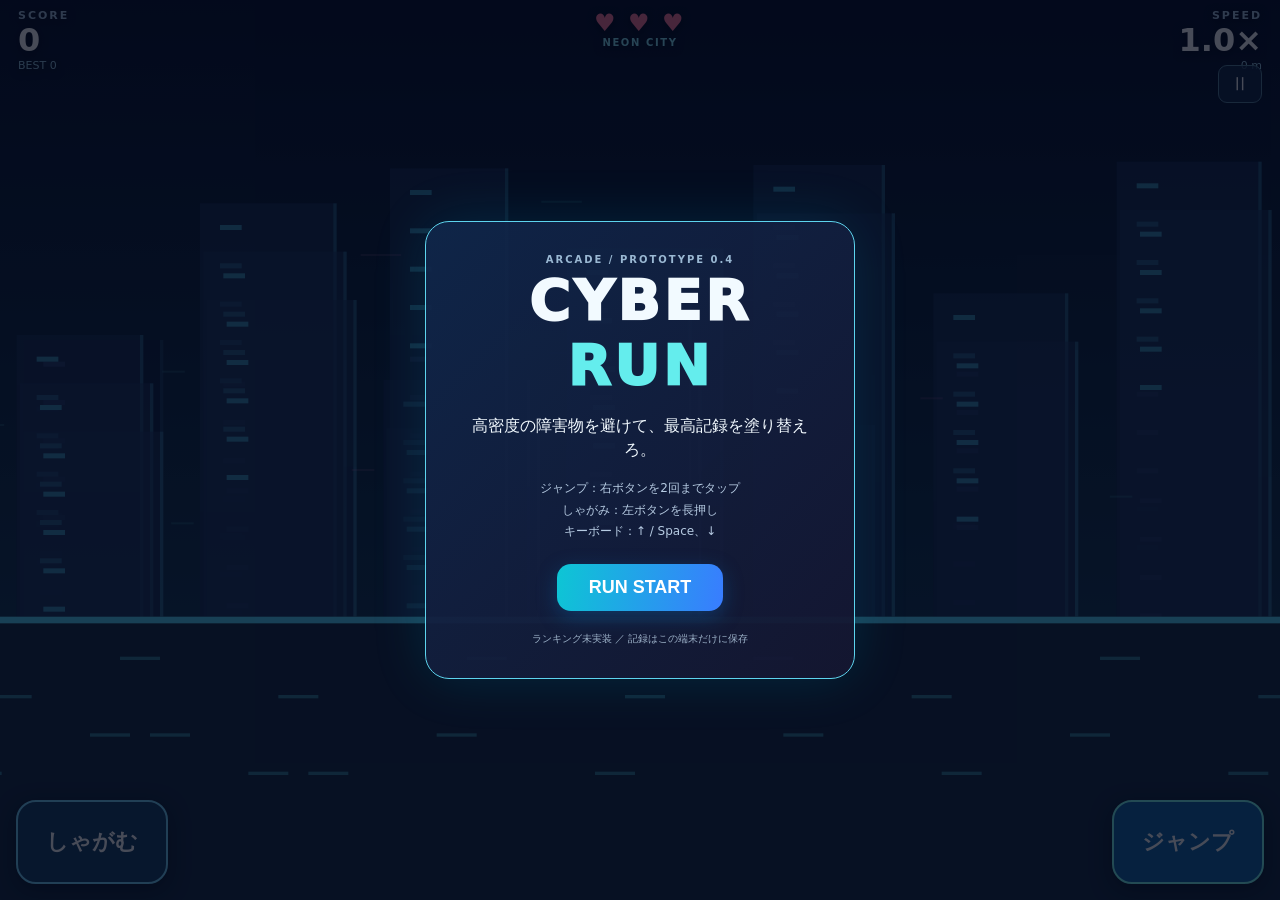
==== index.html @ 2ebbae6e "Publish Cyber Run v0.4 smartphone playtest on GitHub Pages" ====
<!doctype html>
<html lang="ja">
<head>
<meta charset="utf-8">
<meta name="viewport" content="width=device-width, initial-scale=1, maximum-scale=1, viewport-fit=cover, user-scalable=no">
<meta name="theme-color" content="#070d20">
<title>CYBER RUN — Prototype v0.4</title>
<style>
:root{color-scheme:dark;--cyan:#65eeef;--purple:#c185ff;--cream:#f2faff}
*{box-sizing:border-box;-webkit-tap-highlight-color:transparent}
html,body{margin:0;width:100%;height:100%;overflow:hidden;background:#070d20;color:var(--cream);font-family:system-ui,-apple-system,"Hiragino Kaku Gothic ProN",sans-serif;touch-action:none;overscroll-behavior:none;-webkit-user-select:none;user-select:none}
canvas{width:100vw;height:100dvh;display:block;touch-action:none}
#hud{position:fixed;top:max(9px,env(safe-area-inset-top));left:max(18px,env(safe-area-inset-left));right:max(18px,env(safe-area-inset-right));display:flex;justify-content:space-between;align-items:flex-start;z-index:3;pointer-events:none;gap:10px;text-shadow:0 2px 8px #020817}
.metric{min-width:100px;display:flex;flex-direction:column}.metric.right{text-align:right}.metric span{font-size:11px;letter-spacing:.18em;color:#a6c3dd;font-weight:800}.metric strong{font-variant-numeric:tabular-nums;font-size:clamp(20px,3.8vw,32px);line-height:1.15;color:#fff}.metric small{font-size:11px;color:#98c9e0}.center-hud{text-align:center}#hearts{font-size:clamp(16px,3vw,24px);color:#ff7899;white-space:nowrap;letter-spacing:.1em}#region{font-size:10px;letter-spacing:.16em;color:#8be5f5;font-weight:700}
#controls{position:fixed;inset:auto max(16px,env(safe-area-inset-right)) max(16px,env(safe-area-inset-bottom)) max(16px,env(safe-area-inset-left));display:flex;justify-content:space-between;pointer-events:none;z-index:4}.control{pointer-events:auto;touch-action:none;border:2px solid #76d4fa;border-radius:20px;width:clamp(100px,20vw,152px);height:clamp(58px,16vh,84px);font-size:clamp(15px,2.5vw,22px);font-weight:900;color:white;box-shadow:0 6px 20px #02081988;background:#184269ec}.control.jump{background:#126cafee;border-color:#7bfcf2}.control:active,.control.pressed{transform:scale(.96);filter:brightness(1.3)}#pause{position:fixed;z-index:4;top:65px;right:max(18px,env(safe-area-inset-right));background:#162c4dce;color:white;border:1px solid #58859a;border-radius:9px;padding:6px 12px;font-size:18px;touch-action:manipulation}
#overlay{position:fixed;inset:0;display:grid;place-items:center;background:#020818b9;z-index:6;padding:15px}#overlay.hidden{display:none}#panel{width:min(430px,90vw);max-height:95dvh;overflow:auto;text-align:center;border:1px solid #5dd4ee;border-radius:24px;padding:clamp(20px,4vh,32px);background:linear-gradient(135deg,#10274be8,#151631ed);box-shadow:0 0 55px #0bc5e622}h1{margin:3px 0 12px;font-size:clamp(34px,6vw,56px);letter-spacing:.06em;font-weight:950}h1 em{color:#64eded;font-style:normal}.eyebrow{font-size:10px;letter-spacing:.2em;color:#9ab8d3;font-weight:700}#message{font-size:16px;line-height:1.5}.hint{font-size:12px;line-height:1.8;color:#b6cbe2}#primary{border:0;border-radius:14px;background:linear-gradient(100deg,#0dc6d4,#397cff);padding:13px 32px;margin:9px 0;color:white;font-weight:900;font-size:18px;box-shadow:0 6px 20px #0c63aa66}.sub{font-size:10px;color:#9cb2c8;margin-top:12px}
@media (max-height:330px){#pause{top:38px}#region,.metric small{display:none}#panel{padding:12px}.hint{margin:6px 0}.control{height:52px}h1{font-size:28px}}

</style>
</head>
<body>
<canvas id="game" aria-label="CYBER RUN game"></canvas>
<header id="hud" aria-live="off">
  <div class="metric"><span>SCORE</span><strong id="score">0</strong><small id="best">BEST 0</small></div>
  <div class="center-hud"><div id="hearts">♥ ♥ ♥</div><div id="region">NEON CITY</div></div>
  <div class="metric right"><span>SPEED</span><strong id="speed">1.0×</strong><small id="distance">0 m</small></div>
</header>
<div id="controls"><button id="duck" class="control duck" aria-label="しゃがむ">しゃがむ</button><button id="jump" class="control jump" aria-label="ジャンプ">ジャンプ</button></div>
<button id="pause" aria-label="一時停止">Ⅱ</button>
<div id="overlay" role="dialog" aria-modal="true"><section id="panel">
  <div class="eyebrow">ARCADE / PROTOTYPE 0.4</div>
  <h1>CYBER <em>RUN</em></h1>
  <p id="message">高密度の障害物を避けて、最高記録を塗り替えろ。</p>
  <p class="hint">ジャンプ：右ボタンを2回までタップ<br>しゃがみ：左ボタンを長押し<br>キーボード：↑ / Space、↓</p>
  <button id="primary">RUN START</button>
  <div class="sub">ランキング未実装 ／ 記録はこの端末だけに保存</div>
</section></div>
<script>
/* CYBER RUN v0.4. Pure runner physics + reachable high-density pattern generation. */
(function(root,factory){const api=factory();if(typeof module==='object'&&module.exports)module.exports=api;root.CyberRunCore=api})(typeof globalThis!=='undefined'?globalThis:this,function(){
'use strict';
const GROUND=370,GRAVITY=1900,FIRST_JUMP=690,SECOND_JUMP=640,BASE_SPEED=335,MAX_SPEED=790;
const BODY_W=21, STAND_H=48, DUCK_H=27, MIN_SECOND_JUMP=.11;
const PATTERNS=[
 {name:'low',events:[[.51,'low']],duration:1.02,weight:6},
 {name:'bar',events:[[.48,'bar']],duration:.98,weight:5},
 {name:'gap',events:[[.51,'gap']],duration:1.04,weight:1.1,minTime:12},
 {name:'tall',events:[[.82,'tall']],duration:1.53,weight:3,minTime:16},
 {name:'moving',events:[[.57,'moving']],duration:1.15,weight:2.3,minTime:18},
 {name:'low-bar',events:[[.42,'low'],[1.12,'bar']],duration:1.56,weight:5},
 {name:'bar-low',events:[[.40,'bar'],[1.04,'low']],duration:1.50,weight:5},
 {name:'low-low',events:[[.42,'low'],[.81,'low']],duration:1.28,weight:4},
 {name:'bar-bar',events:[[.39,'bar'],[.83,'bar']],duration:1.29,weight:3},
 {name:'bar-moving',events:[[.40,'bar'],[1.08,'moving']],duration:1.59,weight:3,minTime:22},
 {name:'moving-low',events:[[.43,'moving'],[1.10,'low']],duration:1.61,weight:2.5,minTime:22},
 {name:'bar-low-bar',events:[[.39,'bar'],[.96,'low'],[1.60,'bar']],duration:2.08,weight:4,minTime:16},
 {name:'low-bar-low',events:[[.44,'low'],[1.14,'bar'],[1.78,'low']],duration:2.28,weight:4,minTime:25},
 {name:'low-gap',events:[[.41,'low'],[1.08,'gap']],duration:1.57,weight:1.6,minTime:27},
 {name:'gap-bar',events:[[.46,'gap'],[1.09,'bar']],duration:1.59,weight:1.3,minTime:27},
 {name:'coin-wave',events:[],duration:.78,weight:1.1}
];
function speedAt(seconds){return Math.min(MAX_SPEED,BASE_SPEED+Math.max(0,seconds)*7.5)}
function randomizer(seed){let n=seed>>>0;return function(){n=(Math.imul(n,1664525)+1013904223)>>>0;return n/4294967296}}
function overlap(a,b){return a.x<b.x+b.w&&a.x+a.w>b.x&&a.y<b.y+b.h&&a.y+a.h>b.y}
function intersectsGap(rect,gap){return rect.x+rect.w*.77>gap.x&&rect.x+rect.w*.23<gap.x+gap.w}
function safeGap(gap,speed){return gap.w<=68&&gap.w/speed<=.21}
function minHazardGap(segment,speed){if(segment.hazards.length<2)return Infinity;const h=segment.hazards;return (h[1].x-(h[0].x+h[0].w))/speed}
function rectAt(x,bottom,duck){const h=duck?DUCK_H:STAND_H;return{x:x,y:bottom-h+4,w:BODY_W,h:h-7}}
function hazardAt(h,t){if(h.kind==='moving')return {...h,y:GROUND-87+Math.sin(t*3.5+h.phase)*27};return h}
function buildPattern(x,seconds,speed,pattern,rng){
 const duration=pattern.duration+.16; // recovery tail allows grounded handoff to the next chunk
 const length=speed*duration;
 const hazards=[],gaps=[];
 for(const [at,kind] of pattern.events){const cx=x+speed*at;
  if(kind==='gap'){const width=Math.min(64,Math.max(40,speed*.103));gaps.push({x:cx-width/2,w:width});continue}
  const sizes={low:[34,36,GROUND-36],bar:[76,30,GROUND-64],tall:[42,158,GROUND-158],moving:[34,28,GROUND-87]};
  const [w,h,y]=sizes[kind];hazards.push({x:cx-w/2,y,w,h,kind,phase:rng()*Math.PI*2});
 }
 return {type:pattern.name,x,length,seconds,speed,hazards,gaps,pickups:[],difficulty:seconds<16?1:seconds<40?2:3};
}
/* Time-discretized reachability search uses the exact physics and hitboxes of the game.
   A successful route starts and ends on the ground without losing HP. Candidate segments
   failing any of several speed probes are discarded. No network or expensive runtime API. */
function findRoute(segment,speed,startSeconds,withPath=false){
 // Matches the real game loop's 120Hz integration. Inputs are allowed every 4 ticks
 // (33ms), not on frame-perfect one-tick windows. A successful route incurs zero hits.
 const dt=1/120,maxSteps=Math.ceil(segment.length/(Math.max(1,speed)*dt))+10;
 const horizontalMargin=13,verticalMargin=3;
 let covered=0,frontier=new Map();
 frontier.set('start',{bottom:GROUND,vy:0,jumps:0,lastJump:-100,duck:false,groundFrames:40,parent:null,trace:null});
 for(let frame=0;frame<maxSteps&&covered<segment.length;frame++){
  const t=frame*dt;
  covered+=speedAt(startSeconds+t)*dt;
  const px=segment.x+covered,decision=frame%4===0;
  const next=new Map();
  for(const state of frontier.values()){
   const options=decision?['keep','duck','jump']:['keep'];
   for(const action of options){
    let bottom=state.bottom,vy=state.vy,jumps=state.jumps,lastJump=state.lastJump;
    const onGround=jumps===0&&Math.abs(bottom-GROUND)<.01;
    if(action==='jump'){
     if(jumps>=2||t-lastJump<MIN_SECOND_JUMP||jumps===0&&!onGround)continue;
     vy=-(jumps===0?FIRST_JUMP:SECOND_JUMP);jumps++;lastJump=t;
    }
    let duck=(action==='duck'||action==='keep'&&state.duck)&&jumps===0&&onGround;
    // Collision with holes is checked before vertical physics, just like the game.
    const overHole=segment.gaps.some(g=>intersectsGap(rectAt(px,bottom,duck),g));
    vy+=GRAVITY*dt;bottom+=vy*dt;
    if(bottom>=GROUND){if(overHole)continue;bottom=GROUND;vy=0;jumps=0}
    if(bottom>GROUND+1)continue;
    const rect=rectAt(px,bottom,duck);
    const envelope={x:rect.x-horizontalMargin,y:rect.y-verticalMargin,w:rect.w+2*horizontalMargin,h:rect.h+2*verticalMargin};
    if(segment.hazards.some(h=>overlap(envelope,hazardAt(h,startSeconds+t+dt))))continue;
    const groundFrames=jumps===0?Math.min(30,state.groundFrames+1):0;
    const age=Math.min(5,Math.max(0,Math.floor((t-lastJump)/.035)));
    const key=[Math.round((GROUND-bottom)/3.5),Math.round(vy/32),jumps,age,duck?1:0,Math.min(12,Math.floor(groundFrames/3))].join(':');
    if(!next.has(key))next.set(key,{bottom,vy,jumps,lastJump,duck,groundFrames,
      parent:withPath?state:null,trace:withPath?{x:px,bottom,duck,jumps,action:action==='jump'?'jump':duck?'duck':'none'}:null});
   }
  }
  frontier=next;
  if(frontier.size===0)return null;
 }
 const finished=[...frontier.values()].filter(st=>st.jumps===0&&st.bottom===GROUND&&st.groundFrames>=10);
 if(!finished.length)return null;
 if(!withPath)return true;
 finished.sort((a,b)=>a.lastJump-b.lastJump);
 const route=[];let st=finished[0];while(st&&st.trace){route.push(st.trace);st=st.parent}
 return route.reverse();
}
function validateSegment(segment){return !!findRoute(segment,segment.speed,segment.seconds)}
function makeSegment(x,seconds,rng,hp){
 const speed=speedAt(seconds);
 const allowed=PATTERNS.filter(p=>(p.minTime||0)<=seconds);
 const total=allowed.reduce((acc,p)=>acc+p.weight,0);
 let needle=rng()*total,template=allowed[allowed.length-1];
 for(const p of allowed){needle-=p.weight;if(needle<0){template=p;break}}
 const segment=buildPattern(x,seconds,speed,template,rng);
 // Runtime never performs a graph search in the animation thread. The templates, phase
 // variation and speed tiers are certified by the same physics solver in unit tests.
 const pickups=[];
 const count=segment.type==='coin-wave'?12:Math.max(6,Math.round(segment.length/69));
 for(let i=0;i<count;i++){
  const pos=.12+i*(.76/Math.max(1,count-1));
  const itemX=x+segment.length*pos;
  const time=(itemX-x)/speed;
  let y=GROUND-27;  // A standing player automatically collects ordinary coins.
  // Extra coin chains illustrate how to jump each obstacle, without hiding all rewards in the air.
  const near=template.events.filter(e=>['low','gap','tall'].includes(e[1])&&Math.abs(e[0]-time)<.24)
    .sort((a,b)=>Math.abs(a[0]-time)-Math.abs(b[0]-time))[0];
  if(near){
   const [at,kind]=near;
   if(kind==='low'){
    const airborne=time-(at-.265),height=Math.max(0,FIRST_JUMP*airborne-GRAVITY*airborne*airborne/2);
    y=GROUND-25-height;
   }else if(kind==='gap'){
    const airborne=time-(at-.20),height=Math.max(0,FIRST_JUMP*airborne-GRAVITY*airborne*airborne/2);
    y=GROUND-25-height;
   }else if(kind==='tall'){
    const airborne=time-(at-.53),secondAt=.25;
    let height=0;
    if(airborne>=0){
     if(airborne<=secondAt)height=FIRST_JUMP*airborne-GRAVITY*airborne*airborne/2;
     else height=FIRST_JUMP*secondAt-GRAVITY*secondAt*secondAt/2+SECOND_JUMP*(airborne-secondAt)-GRAVITY*(airborne-secondAt)*(airborne-secondAt)/2;
    }
    y=GROUND-25-Math.max(0,height);
   }
  }
  pickups.push({x:itemX,y,kind:(i===count-1&&rng()<.12)?'gem':'coin',r:9});
 }
 // Unscripted scarce healing pickups, only when HP is missing. No guaranteed drops.
 if(hp<3&&seconds>=20&&rng()<.0025)pickups.push({x:x+speed*.19,y:GROUND-27,kind:'heart',r:13});
 segment.pickups=pickups;
 return segment;
}

return {GROUND,GRAVITY,FIRST_JUMP,SECOND_JUMP,BASE_SPEED,MAX_SPEED,BODY_W,STAND_H,DUCK_H,MIN_SECOND_JUMP,PATTERNS,speedAt,randomizer,makeSegment,overlap,intersectsGap,safeGap,minHazardGap,rectAt,hazardAt,buildPattern,findRoute,validateSegment};
});

</script>
<script>
(()=>{'use strict';
const C=window.CyberRunCore,canvas=document.getElementById('game'),ctx=canvas.getContext('2d',{alpha:false}),$=id=>document.getElementById(id);if(!ctx||!C){$('message').textContent='ゲームを初期化できませんでした。';return}
const ui={overlay:$('overlay'),msg:$('message'),start:$('primary'),score:$('score'),best:$('best'),distance:$('distance'),speed:$('speed'),hearts:$('hearts'),region:$('region'),duck:$('duck'),jump:$('jump')};
let viewW=960,viewH=540,s=1,dpr=1,ground=C.GROUND,state='menu',runner=null,segments=[],hazards=[],gaps=[],pickups=[],seed=0,rng=null,spawnCursor=0,elapsed=0,travel=0,score=0,invuln=0,rescue=0,nextFrame=0,lastFrame=0,gameId=0,duckHeld=false,localBest=0,currentRegion='NEON CITY',floaters=[],trail=[],hitPulse=0;
try{localBest=Number(localStorage.getItem('cyber-run-v02-best'))||0}catch(_){/* storage may be blocked */}
function resize(){const w=Math.max(1,innerWidth),h=Math.max(1,innerHeight);s=h/viewH;viewW=w/s;dpr=Math.min(2,devicePixelRatio||1);canvas.width=Math.round(w*dpr);canvas.height=Math.round(h*dpr);ctx.setTransform(dpr*s,0,0,dpr*s,0,0);ctx.imageSmoothingEnabled=true}
addEventListener('resize',resize);resize();
function makeRunner(){return {x:Math.max(86,viewW*.19),bottom:ground,vy:0,jumps:0,duck:false,hp:3}}
function playerRect(){const height=runner.duck&&runner.jumps===0?27:48;return{x:runner.x+6,y:runner.bottom-height+4,w:21,h:height-7}}
function isOnGround(){return runner.jumps===0&&Math.abs(runner.bottom-ground)<.01}
function jump(){if(state!=='running'||runner.jumps>=2)return;runner.duck=false;runner.vy=runner.jumps===0?-C.FIRST_JUMP:-C.SECOND_JUMP;runner.jumps++}
function setDuck(value){if(!runner)return;duckHeld=!!value&&state==='running';runner.duck=duckHeld&&isOnGround();ui.duck.classList.toggle('pressed',duckHeld)}
function start(){gameId++;seed=((Date.now()^Math.floor(performance.now()*10000))>>>0)||1;rng=C.randomizer(seed);runner=makeRunner();segments=[];hazards=[];gaps=[];pickups=[];spawnCursor=runner.x+C.speedAt(0)*1.45;elapsed=0;travel=0;score=0;invuln=0;rescue=0;duckHeld=false;state='running';floaters=[];trail=[];hitPulse=0;ui.start.textContent='もう一回';ui.overlay.classList.add('hidden');ui.best.textContent='BEST '+localBest.toLocaleString();lastFrame=performance.now();cancelAnimationFrame(nextFrame);nextFrame=requestAnimationFrame(frame)}
function pause(){if(state==='running'){state='paused';ui.msg.textContent='一時停止中';ui.start.textContent='再開';ui.overlay.classList.remove('hidden');setDuck(false)}else if(state==='paused'){resume()}}
function resume(){state='running';ui.overlay.classList.add('hidden');lastFrame=performance.now();nextFrame=requestAnimationFrame(frame)}
ui.start.addEventListener('click',()=>state==='paused'?resume():start());$('pause').addEventListener('click',pause);
function bind(button,down,up){button.addEventListener('pointerdown',e=>{e.preventDefault();try{button.setPointerCapture(e.pointerId)}catch(_){}button.classList.add('pressed');down()});['pointerup','pointercancel','lostpointercapture'].forEach(type=>button.addEventListener(type,e=>{e.preventDefault();button.classList.remove('pressed');if(up)up()}))}
bind(ui.jump,jump);bind(ui.duck,()=>setDuck(true),()=>setDuck(false));
const keys=new Set();addEventListener('keydown',e=>{if(['ArrowUp','ArrowDown','Space'].includes(e.code))e.preventDefault();if(keys.has(e.code))return;keys.add(e.code);if(['ArrowUp','Space'].includes(e.code))jump();if(e.code==='ArrowDown')setDuck(true);if(e.code==='Escape'||e.code==='KeyP')pause()});addEventListener('keyup',e=>{keys.delete(e.code);if(e.code==='ArrowDown')setDuck(false)});addEventListener('blur',()=>{keys.clear();if(state==='running')pause()});document.addEventListener('visibilitychange',()=>{if(document.hidden&&state==='running')pause()});addEventListener('contextmenu',e=>e.preventDefault());
function createAhead(){let guard=0;while(spawnCursor<viewW+700&&guard++<10){const eta=Math.max(0,(spawnCursor-(runner.x+6))/C.speedAt(elapsed));const segment=C.makeSegment(spawnCursor,elapsed+eta,rng,runner.hp,viewW);spawnCursor+=segment.length;segments.push(segment);hazards.push(...segment.hazards);gaps.push(...segment.gaps);pickups.push(...segment.pickups)}}
function hit(){if(invuln>0||state!=='running')return;runner.hp--;invuln=1.35;hitPulse=.32;floaters.push({x:runner.x+16,y:runner.bottom-66,t:0,text:'−1 HP',color:'#ff819d'});if(runner.hp<=0)gameOver()}
function gameOver(){state='over';const rounded=Math.floor(score),newRecord=rounded>localBest;if(newRecord){localBest=rounded;try{localStorage.setItem('cyber-run-v02-best',String(localBest))}catch(_){}}
 ui.msg.textContent='SCORE '+rounded.toLocaleString()+' / '+Math.floor(travel/9).toLocaleString()+' m'+(newRecord?' — NEW BEST!':'');ui.start.textContent='もう一回';ui.overlay.classList.remove('hidden');setDuck(false)}
function step(dt){for(const f of floaters){f.t+=dt;f.y-=22*dt}floaters=floaters.filter(f=>f.t<.65);elapsed+=dt;hitPulse=Math.max(0,hitPulse-dt);invuln=Math.max(0,invuln-dt);rescue=Math.max(0,rescue-dt);const speed=C.speedAt(elapsed),move=speed*dt;travel+=move;score+=move*.23;spawnCursor-=move;
 for(const list of [hazards,gaps,pickups,segments])for(const thing of list)thing.x-=move;
 for(const h of hazards)if(h.kind==='moving')h.y=ground-87+Math.sin(elapsed*3.5+h.phase)*27;
 const p=playerRect(),overHole=gaps.some(g=>C.intersectsGap(p,g));
 if(overHole&&runner.jumps===0&&rescue<=0&&runner.bottom>=ground-1){hit();rescue=1.0;}
 runner.vy+=C.GRAVITY*dt;runner.bottom+=runner.vy*dt;
 if(runner.bottom>=ground&&(!overHole||rescue>0)){runner.bottom=ground;runner.vy=0;runner.jumps=0;runner.duck=duckHeld}
 if(runner.bottom>ground+112){hit();runner.bottom=ground;runner.vy=0;runner.jumps=0;rescue=1.0;invuln=Math.max(invuln,1.4)}
 const body=playerRect();
 for(const h of hazards){if(C.overlap(body,h)){hit();break}}
 for(const item of pickups){if(item.taken)continue;const midx=body.x+body.w/2,midy=body.y+body.h/2;const distance=Math.hypot(item.x-midx,item.y-midy);if(distance<item.r+17){item.taken=true;if(item.kind==='heart'){runner.hp=Math.min(3,runner.hp+1);floaters.push({x:item.x,y:item.y,t:0,text:'HP +1',color:'#ff819d'})}else{const points=item.kind==='gem'?400:100;score+=points;floaters.push({x:item.x,y:item.y,t:0,text:'+'+points,color:item.kind==='gem'?'#caa7ff':'#ffda87'})}}}
 hazards=hazards.filter(h=>h.x+h.w>-40);gaps=gaps.filter(g=>g.x+g.w>-40);pickups=pickups.filter(item=>!item.taken&&item.x>-40);segments=segments.filter(a=>a.x+a.length>-40);
 createAhead();currentRegion=elapsed<22?'NEON CITY':elapsed<48?'MACHINE DISTRICT':'ENERGY TUNNEL';ui.region.textContent=currentRegion;ui.score.textContent=Math.floor(score).toLocaleString();ui.hearts.textContent='♥ '.repeat(runner.hp)+'♡ '.repeat(3-runner.hp);ui.speed.textContent=(speed/C.BASE_SPEED).toFixed(1)+'×';ui.distance.textContent=Math.floor(travel/9).toLocaleString()+' m';
}
function draw(){
 const W=viewW,H=viewH,t=travel,velocity=C.speedAt(elapsed),intensity=Math.min(1,(velocity-C.BASE_SPEED)/(C.MAX_SPEED-C.BASE_SPEED)),colors=currentRegion==='MACHINE DISTRICT'?['#070b1d','#253354','#ff8db0']:currentRegion==='ENERGY TUNNEL'?['#0d0b26','#3c1f5c','#bd96ff']:['#081028','#16405b','#55d7fa'];
 const back=ctx.createLinearGradient(0,0,0,H);back.addColorStop(0,colors[0]);back.addColorStop(.85,colors[1]);back.addColorStop(1,'#0a2638');ctx.fillStyle=back;ctx.fillRect(0,0,W,H);
 // Distant neon skyline, looping by camera travel. All geometry is draw-only.
 ctx.save();ctx.globalAlpha=.55;
 for(let layer=0;layer<2;layer++){
  const pace=layer===0?.12:.26;
  for(let i=0;i<24;i++){
   const spacing=110,x=((i*spacing-t*pace)%(W+220)+(W+220))%(W+220)-100;
   const tall=(layer===0?60:90)+(i*79%(layer===0?155:185));
   const width=70+(i*31%25);
   ctx.fillStyle=layer===0?'#111a3e':'#203a62';ctx.fillRect(x,ground-tall,width,tall);
   ctx.fillStyle=layer===0?'#5463a8':colors[2];
   for(let j=0;j<5;j++)ctx.fillRect(x+12,ground-tall+13+j*23,13,3);
   ctx.fillStyle=colors[2];ctx.globalAlpha=layer===0?.14:.26;ctx.fillRect(x+width-2,ground-tall,2,tall);ctx.globalAlpha=.55;
  }
 }
 ctx.restore();
 // Parallax transit trails: stronger at higher speed without hiding the obstacles.
 ctx.save();ctx.lineWidth=1.2;
 for(let i=0;i<14+Math.floor(intensity*23);i++){
  const x=((i*113.7-t*(.43+i%3*.13))%(W+250)+(W+250))%(W+250)-130;
  const y=105+(i*59%220);const len=(18+intensity*135)*(i%4===0?1.35:.75);
  ctx.strokeStyle=i%3===0?'rgba(246,133,207,.14)':'rgba(102,237,255,.15)';
  ctx.beginPath();ctx.moveTo(x,y);ctx.lineTo(x+len,y);ctx.stroke();
 }
 ctx.restore();
 // Ground and beat markers.
 ctx.fillStyle='#162b41';ctx.fillRect(0,ground,W,H-ground);
 ctx.fillStyle=colors[2];ctx.fillRect(0,ground,W,4);
 ctx.fillStyle='#52cbe480';for(let i=0;i<24;i++){
  const x=((i*95-t*1.48)%(W+200)+(W+200))%(W+200)-100;
  ctx.fillRect(x,ground+24+(i%4)*23,24+intensity*65,2);
 }
 // Street-light flashes at sprint speed create rhythmic flow cues.
 if(intensity>.35){ctx.fillStyle='rgba(115,247,255,.045)';for(let i=0;i<8;i++){
  const x=((i*257-t*.93)%(W+250)+(W+250))%(W+250)-120;
  ctx.fillRect(x,ground-145,3,140);}}

 for(const g of gaps){ctx.fillStyle='#050a19';ctx.fillRect(g.x,ground-1,g.w,H-ground+2);ctx.fillStyle='#f77c9c';ctx.fillRect(g.x-4,ground-2,4,15);ctx.fillRect(g.x+g.w,ground-2,4,15)}
 // Obstacles: each type must have its own silhouette at speed.
 for(const h of hazards){
  ctx.save();ctx.shadowBlur=9;ctx.shadowColor=h.kind==='bar'?'#fe67ba':'#f7806e';
  if(h.kind==='bar'){
   ctx.fillStyle='#eb4e9a';ctx.fillRect(h.x,h.y,h.w,h.h);
   ctx.fillStyle='#ffd0e5';for(let k=0;k<3;k++)ctx.fillRect(h.x+7+k*27,h.y+7,13,5);
  }else if(h.kind==='moving'){
   ctx.strokeStyle='#fe8c9d';ctx.lineWidth=3;ctx.beginPath();ctx.moveTo(h.x+h.w/2,0);ctx.lineTo(h.x+h.w/2,h.y);ctx.stroke();
   ctx.fillStyle='#f77b60';ctx.beginPath();ctx.moveTo(h.x+h.w/2,h.y-4);ctx.lineTo(h.x+h.w,h.y+h.h/2);ctx.lineTo(h.x+h.w/2,h.y+h.h+4);ctx.lineTo(h.x,h.y+h.h/2);ctx.closePath();ctx.fill();
  }else{
   ctx.fillStyle=h.kind==='tall'?'#e76475':'#f59059';ctx.fillRect(h.x,h.y,h.w,h.h);
   ctx.fillStyle='#ffddab';ctx.beginPath();ctx.moveTo(h.x,h.y+12);ctx.lineTo(h.x+h.w/2,h.y-4);ctx.lineTo(h.x+h.w,h.y+12);ctx.fill();
   ctx.fillStyle='#632b4b';for(let k=12;k<h.h;k+=23)ctx.fillRect(h.x+5,h.y+k,h.w-10,4);
  }ctx.restore();
 }
 for(const item of pickups){
  ctx.save();ctx.shadowColor=item.kind==='heart'?'#ff70ae':item.kind==='gem'?'#ad8cff':'#ffd46d';ctx.shadowBlur=9;
  ctx.fillStyle=item.kind==='heart'?'#ff709a':item.kind==='gem'?'#b3a1ff':'#ffd66e';
  if(item.kind==='gem'){ctx.beginPath();ctx.moveTo(item.x,item.y-item.r);ctx.lineTo(item.x+item.r,item.y);ctx.lineTo(item.x,item.y+item.r);ctx.lineTo(item.x-item.r,item.y);ctx.closePath();ctx.fill()}
  else{ctx.beginPath();ctx.arc(item.x,item.y,item.r,0,2*Math.PI);ctx.fill();ctx.fillStyle='#fff8d8';ctx.beginPath();ctx.arc(item.x-2,item.y-2,2,0,2*Math.PI);ctx.fill()}
  if(item.kind==='heart'){ctx.fillStyle='#fff';ctx.fillRect(item.x-2,item.y-7,4,14);ctx.fillRect(item.x-7,item.y-2,14,4)}ctx.restore();
 }
 if(runner){
  const crouching=runner.duck&&runner.jumps===0,h=crouching?27:48,x=runner.x,y=runner.bottom-h;
  ctx.save();ctx.globalAlpha=invuln>0&&Math.floor(invuln*12)%2===0?.42:1;
  // Streamlines and legs visually explain speed and grounded movement.
  const stride=Math.sin(elapsed*(22+intensity*14))*5;
  ctx.fillStyle='#39dfc5';ctx.globalAlpha*=.2;
  for(let k=1;k<=3+Math.floor(intensity*4);k++)ctx.fillRect(x-k*(18+intensity*7),y+h*.65+k*3,14+k*(5+intensity*6),2);
  ctx.globalAlpha=invuln>0&&Math.floor(invuln*12)%2===0?.42:1;
  ctx.fillStyle='#24a8a9';ctx.fillRect(x+3,y+h-10,11,10);
  ctx.fillStyle='#7dffde';ctx.fillRect(x+8,y+6,23,h-16);
  ctx.fillStyle='#4dd9bc';ctx.fillRect(x+8,y,22,crouching?15:21);
  ctx.fillStyle='#123d54';ctx.fillRect(x+23,y+8,7,5);
  ctx.fillStyle='#ddfff5';ctx.fillRect(x+25,y+9,4,2);
  ctx.fillStyle='#62c6dd';ctx.fillRect(x,y+Math.min(24,h-6),10,7);
  if(!crouching){ctx.fillStyle='#66f6e0';ctx.fillRect(x+10,y+h-3,11,5+stride);ctx.fillRect(x+23,y+h-3,10,5-stride)}
  ctx.restore();
 }
 if(hitPulse>0){ctx.fillStyle='rgba(255,64,107,'+(hitPulse*.28)+')';ctx.fillRect(0,0,W,H)}
 for(const f of floaters){ctx.save();ctx.globalAlpha=Math.max(0,1-f.t/.65);ctx.fillStyle=f.color;ctx.font='bold 16px system-ui';ctx.textAlign='center';ctx.fillText(f.text,f.x,f.y);ctx.restore()}
}
function frame(now){if(state!=='running')return;let dt=Math.min(.05,Math.max(0,(now-lastFrame)/1000));lastFrame=now; // substeps prevent tunneling at higher speed or low FPS
 while(dt>0&&state==='running'){const sub=Math.min(1/120,dt);step(sub);dt-=sub}draw();if(state==='running')nextFrame=requestAnimationFrame(frame)}
 draw();ui.best.textContent='BEST '+localBest.toLocaleString();
})();

</script>
</body></html>
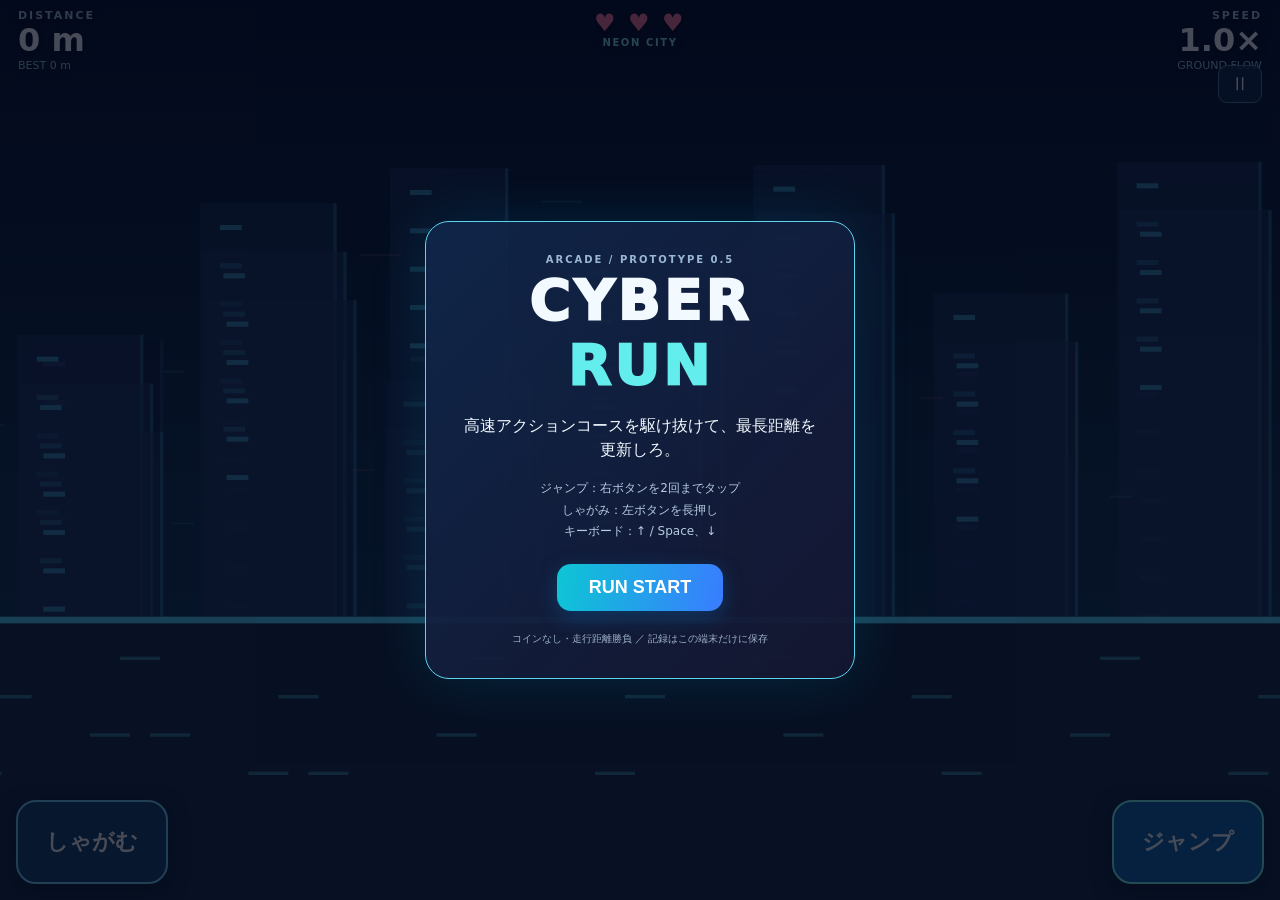
==== commit 70ab5de9: "v0.5: distance HUD and action runner menu" ====
--- a/index.html
+++ b/index.html
@@ -4,304 +4,25 @@
 <meta charset="utf-8">
 <meta name="viewport" content="width=device-width, initial-scale=1, maximum-scale=1, viewport-fit=cover, user-scalable=no">
 <meta name="theme-color" content="#070d20">
-<title>CYBER RUN — Prototype v0.4</title>
-<style>
-:root{color-scheme:dark;--cyan:#65eeef;--purple:#c185ff;--cream:#f2faff}
-*{box-sizing:border-box;-webkit-tap-highlight-color:transparent}
-html,body{margin:0;width:100%;height:100%;overflow:hidden;background:#070d20;color:var(--cream);font-family:system-ui,-apple-system,"Hiragino Kaku Gothic ProN",sans-serif;touch-action:none;overscroll-behavior:none;-webkit-user-select:none;user-select:none}
-canvas{width:100vw;height:100dvh;display:block;touch-action:none}
-#hud{position:fixed;top:max(9px,env(safe-area-inset-top));left:max(18px,env(safe-area-inset-left));right:max(18px,env(safe-area-inset-right));display:flex;justify-content:space-between;align-items:flex-start;z-index:3;pointer-events:none;gap:10px;text-shadow:0 2px 8px #020817}
-.metric{min-width:100px;display:flex;flex-direction:column}.metric.right{text-align:right}.metric span{font-size:11px;letter-spacing:.18em;color:#a6c3dd;font-weight:800}.metric strong{font-variant-numeric:tabular-nums;font-size:clamp(20px,3.8vw,32px);line-height:1.15;color:#fff}.metric small{font-size:11px;color:#98c9e0}.center-hud{text-align:center}#hearts{font-size:clamp(16px,3vw,24px);color:#ff7899;white-space:nowrap;letter-spacing:.1em}#region{font-size:10px;letter-spacing:.16em;color:#8be5f5;font-weight:700}
-#controls{position:fixed;inset:auto max(16px,env(safe-area-inset-right)) max(16px,env(safe-area-inset-bottom)) max(16px,env(safe-area-inset-left));display:flex;justify-content:space-between;pointer-events:none;z-index:4}.control{pointer-events:auto;touch-action:none;border:2px solid #76d4fa;border-radius:20px;width:clamp(100px,20vw,152px);height:clamp(58px,16vh,84px);font-size:clamp(15px,2.5vw,22px);font-weight:900;color:white;box-shadow:0 6px 20px #02081988;background:#184269ec}.control.jump{background:#126cafee;border-color:#7bfcf2}.control:active,.control.pressed{transform:scale(.96);filter:brightness(1.3)}#pause{position:fixed;z-index:4;top:65px;right:max(18px,env(safe-area-inset-right));background:#162c4dce;color:white;border:1px solid #58859a;border-radius:9px;padding:6px 12px;font-size:18px;touch-action:manipulation}
-#overlay{position:fixed;inset:0;display:grid;place-items:center;background:#020818b9;z-index:6;padding:15px}#overlay.hidden{display:none}#panel{width:min(430px,90vw);max-height:95dvh;overflow:auto;text-align:center;border:1px solid #5dd4ee;border-radius:24px;padding:clamp(20px,4vh,32px);background:linear-gradient(135deg,#10274be8,#151631ed);box-shadow:0 0 55px #0bc5e622}h1{margin:3px 0 12px;font-size:clamp(34px,6vw,56px);letter-spacing:.06em;font-weight:950}h1 em{color:#64eded;font-style:normal}.eyebrow{font-size:10px;letter-spacing:.2em;color:#9ab8d3;font-weight:700}#message{font-size:16px;line-height:1.5}.hint{font-size:12px;line-height:1.8;color:#b6cbe2}#primary{border:0;border-radius:14px;background:linear-gradient(100deg,#0dc6d4,#397cff);padding:13px 32px;margin:9px 0;color:white;font-weight:900;font-size:18px;box-shadow:0 6px 20px #0c63aa66}.sub{font-size:10px;color:#9cb2c8;margin-top:12px}
-@media (max-height:330px){#pause{top:38px}#region,.metric small{display:none}#panel{padding:12px}.hint{margin:6px 0}.control{height:52px}h1{font-size:28px}}
-
-</style>
+<title>CYBER RUN — Prototype v0.5</title>
+<link rel="stylesheet" href="style.css">
 </head>
 <body>
 <canvas id="game" aria-label="CYBER RUN game"></canvas>
 <header id="hud" aria-live="off">
-  <div class="metric"><span>SCORE</span><strong id="score">0</strong><small id="best">BEST 0</small></div>
+  <div class="metric"><span>DISTANCE</span><strong id="score">0 m</strong><small id="best">BEST 0 m</small></div>
   <div class="center-hud"><div id="hearts">♥ ♥ ♥</div><div id="region">NEON CITY</div></div>
-  <div class="metric right"><span>SPEED</span><strong id="speed">1.0×</strong><small id="distance">0 m</small></div>
+  <div class="metric right"><span>SPEED</span><strong id="speed">1.0×</strong><small id="distance">GROUND FLOW</small></div>
 </header>
 <div id="controls"><button id="duck" class="control duck" aria-label="しゃがむ">しゃがむ</button><button id="jump" class="control jump" aria-label="ジャンプ">ジャンプ</button></div>
 <button id="pause" aria-label="一時停止">Ⅱ</button>
 <div id="overlay" role="dialog" aria-modal="true"><section id="panel">
-  <div class="eyebrow">ARCADE / PROTOTYPE 0.4</div>
+  <div class="eyebrow">ARCADE / PROTOTYPE 0.5</div>
   <h1>CYBER <em>RUN</em></h1>
-  <p id="message">高密度の障害物を避けて、最高記録を塗り替えろ。</p>
+  <p id="message">高速アクションコースを駆け抜けて、最長距離を更新しろ。</p>
   <p class="hint">ジャンプ：右ボタンを2回までタップ<br>しゃがみ：左ボタンを長押し<br>キーボード：↑ / Space、↓</p>
   <button id="primary">RUN START</button>
-  <div class="sub">ランキング未実装 ／ 記録はこの端末だけに保存</div>
+  <div class="sub">コインなし・走行距離勝負 ／ 記録はこの端末だけに保存</div>
 </section></div>
-<script>
-/* CYBER RUN v0.4. Pure runner physics + reachable high-density pattern generation. */
-(function(root,factory){const api=factory();if(typeof module==='object'&&module.exports)module.exports=api;root.CyberRunCore=api})(typeof globalThis!=='undefined'?globalThis:this,function(){
-'use strict';
-const GROUND=370,GRAVITY=1900,FIRST_JUMP=690,SECOND_JUMP=640,BASE_SPEED=335,MAX_SPEED=790;
-const BODY_W=21, STAND_H=48, DUCK_H=27, MIN_SECOND_JUMP=.11;
-const PATTERNS=[
- {name:'low',events:[[.51,'low']],duration:1.02,weight:6},
- {name:'bar',events:[[.48,'bar']],duration:.98,weight:5},
- {name:'gap',events:[[.51,'gap']],duration:1.04,weight:1.1,minTime:12},
- {name:'tall',events:[[.82,'tall']],duration:1.53,weight:3,minTime:16},
- {name:'moving',events:[[.57,'moving']],duration:1.15,weight:2.3,minTime:18},
- {name:'low-bar',events:[[.42,'low'],[1.12,'bar']],duration:1.56,weight:5},
- {name:'bar-low',events:[[.40,'bar'],[1.04,'low']],duration:1.50,weight:5},
- {name:'low-low',events:[[.42,'low'],[.81,'low']],duration:1.28,weight:4},
- {name:'bar-bar',events:[[.39,'bar'],[.83,'bar']],duration:1.29,weight:3},
- {name:'bar-moving',events:[[.40,'bar'],[1.08,'moving']],duration:1.59,weight:3,minTime:22},
- {name:'moving-low',events:[[.43,'moving'],[1.10,'low']],duration:1.61,weight:2.5,minTime:22},
- {name:'bar-low-bar',events:[[.39,'bar'],[.96,'low'],[1.60,'bar']],duration:2.08,weight:4,minTime:16},
- {name:'low-bar-low',events:[[.44,'low'],[1.14,'bar'],[1.78,'low']],duration:2.28,weight:4,minTime:25},
- {name:'low-gap',events:[[.41,'low'],[1.08,'gap']],duration:1.57,weight:1.6,minTime:27},
- {name:'gap-bar',events:[[.46,'gap'],[1.09,'bar']],duration:1.59,weight:1.3,minTime:27},
- {name:'coin-wave',events:[],duration:.78,weight:1.1}
-];
-function speedAt(seconds){return Math.min(MAX_SPEED,BASE_SPEED+Math.max(0,seconds)*7.5)}
-function randomizer(seed){let n=seed>>>0;return function(){n=(Math.imul(n,1664525)+1013904223)>>>0;return n/4294967296}}
-function overlap(a,b){return a.x<b.x+b.w&&a.x+a.w>b.x&&a.y<b.y+b.h&&a.y+a.h>b.y}
-function intersectsGap(rect,gap){return rect.x+rect.w*.77>gap.x&&rect.x+rect.w*.23<gap.x+gap.w}
-function safeGap(gap,speed){return gap.w<=68&&gap.w/speed<=.21}
-function minHazardGap(segment,speed){if(segment.hazards.length<2)return Infinity;const h=segment.hazards;return (h[1].x-(h[0].x+h[0].w))/speed}
-function rectAt(x,bottom,duck){const h=duck?DUCK_H:STAND_H;return{x:x,y:bottom-h+4,w:BODY_W,h:h-7}}
-function hazardAt(h,t){if(h.kind==='moving')return {...h,y:GROUND-87+Math.sin(t*3.5+h.phase)*27};return h}
-function buildPattern(x,seconds,speed,pattern,rng){
- const duration=pattern.duration+.16; // recovery tail allows grounded handoff to the next chunk
- const length=speed*duration;
- const hazards=[],gaps=[];
- for(const [at,kind] of pattern.events){const cx=x+speed*at;
-  if(kind==='gap'){const width=Math.min(64,Math.max(40,speed*.103));gaps.push({x:cx-width/2,w:width});continue}
-  const sizes={low:[34,36,GROUND-36],bar:[76,30,GROUND-64],tall:[42,158,GROUND-158],moving:[34,28,GROUND-87]};
-  const [w,h,y]=sizes[kind];hazards.push({x:cx-w/2,y,w,h,kind,phase:rng()*Math.PI*2});
- }
- return {type:pattern.name,x,length,seconds,speed,hazards,gaps,pickups:[],difficulty:seconds<16?1:seconds<40?2:3};
-}
-/* Time-discretized reachability search uses the exact physics and hitboxes of the game.
-   A successful route starts and ends on the ground without losing HP. Candidate segments
-   failing any of several speed probes are discarded. No network or expensive runtime API. */
-function findRoute(segment,speed,startSeconds,withPath=false){
- // Matches the real game loop's 120Hz integration. Inputs are allowed every 4 ticks
- // (33ms), not on frame-perfect one-tick windows. A successful route incurs zero hits.
- const dt=1/120,maxSteps=Math.ceil(segment.length/(Math.max(1,speed)*dt))+10;
- const horizontalMargin=13,verticalMargin=3;
- let covered=0,frontier=new Map();
- frontier.set('start',{bottom:GROUND,vy:0,jumps:0,lastJump:-100,duck:false,groundFrames:40,parent:null,trace:null});
- for(let frame=0;frame<maxSteps&&covered<segment.length;frame++){
-  const t=frame*dt;
-  covered+=speedAt(startSeconds+t)*dt;
-  const px=segment.x+covered,decision=frame%4===0;
-  const next=new Map();
-  for(const state of frontier.values()){
-   const options=decision?['keep','duck','jump']:['keep'];
-   for(const action of options){
-    let bottom=state.bottom,vy=state.vy,jumps=state.jumps,lastJump=state.lastJump;
-    const onGround=jumps===0&&Math.abs(bottom-GROUND)<.01;
-    if(action==='jump'){
-     if(jumps>=2||t-lastJump<MIN_SECOND_JUMP||jumps===0&&!onGround)continue;
-     vy=-(jumps===0?FIRST_JUMP:SECOND_JUMP);jumps++;lastJump=t;
-    }
-    let duck=(action==='duck'||action==='keep'&&state.duck)&&jumps===0&&onGround;
-    // Collision with holes is checked before vertical physics, just like the game.
-    const overHole=segment.gaps.some(g=>intersectsGap(rectAt(px,bottom,duck),g));
-    vy+=GRAVITY*dt;bottom+=vy*dt;
-    if(bottom>=GROUND){if(overHole)continue;bottom=GROUND;vy=0;jumps=0}
-    if(bottom>GROUND+1)continue;
-    const rect=rectAt(px,bottom,duck);
-    const envelope={x:rect.x-horizontalMargin,y:rect.y-verticalMargin,w:rect.w+2*horizontalMargin,h:rect.h+2*verticalMargin};
-    if(segment.hazards.some(h=>overlap(envelope,hazardAt(h,startSeconds+t+dt))))continue;
-    const groundFrames=jumps===0?Math.min(30,state.groundFrames+1):0;
-    const age=Math.min(5,Math.max(0,Math.floor((t-lastJump)/.035)));
-    const key=[Math.round((GROUND-bottom)/3.5),Math.round(vy/32),jumps,age,duck?1:0,Math.min(12,Math.floor(groundFrames/3))].join(':');
-    if(!next.has(key))next.set(key,{bottom,vy,jumps,lastJump,duck,groundFrames,
-      parent:withPath?state:null,trace:withPath?{x:px,bottom,duck,jumps,action:action==='jump'?'jump':duck?'duck':'none'}:null});
-   }
-  }
-  frontier=next;
-  if(frontier.size===0)return null;
- }
- const finished=[...frontier.values()].filter(st=>st.jumps===0&&st.bottom===GROUND&&st.groundFrames>=10);
- if(!finished.length)return null;
- if(!withPath)return true;
- finished.sort((a,b)=>a.lastJump-b.lastJump);
- const route=[];let st=finished[0];while(st&&st.trace){route.push(st.trace);st=st.parent}
- return route.reverse();
-}
-function validateSegment(segment){return !!findRoute(segment,segment.speed,segment.seconds)}
-function makeSegment(x,seconds,rng,hp){
- const speed=speedAt(seconds);
- const allowed=PATTERNS.filter(p=>(p.minTime||0)<=seconds);
- const total=allowed.reduce((acc,p)=>acc+p.weight,0);
- let needle=rng()*total,template=allowed[allowed.length-1];
- for(const p of allowed){needle-=p.weight;if(needle<0){template=p;break}}
- const segment=buildPattern(x,seconds,speed,template,rng);
- // Runtime never performs a graph search in the animation thread. The templates, phase
- // variation and speed tiers are certified by the same physics solver in unit tests.
- const pickups=[];
- const count=segment.type==='coin-wave'?12:Math.max(6,Math.round(segment.length/69));
- for(let i=0;i<count;i++){
-  const pos=.12+i*(.76/Math.max(1,count-1));
-  const itemX=x+segment.length*pos;
-  const time=(itemX-x)/speed;
-  let y=GROUND-27;  // A standing player automatically collects ordinary coins.
-  // Extra coin chains illustrate how to jump each obstacle, without hiding all rewards in the air.
-  const near=template.events.filter(e=>['low','gap','tall'].includes(e[1])&&Math.abs(e[0]-time)<.24)
-    .sort((a,b)=>Math.abs(a[0]-time)-Math.abs(b[0]-time))[0];
-  if(near){
-   const [at,kind]=near;
-   if(kind==='low'){
-    const airborne=time-(at-.265),height=Math.max(0,FIRST_JUMP*airborne-GRAVITY*airborne*airborne/2);
-    y=GROUND-25-height;
-   }else if(kind==='gap'){
-    const airborne=time-(at-.20),height=Math.max(0,FIRST_JUMP*airborne-GRAVITY*airborne*airborne/2);
-    y=GROUND-25-height;
-   }else if(kind==='tall'){
-    const airborne=time-(at-.53),secondAt=.25;
-    let height=0;
-    if(airborne>=0){
-     if(airborne<=secondAt)height=FIRST_JUMP*airborne-GRAVITY*airborne*airborne/2;
-     else height=FIRST_JUMP*secondAt-GRAVITY*secondAt*secondAt/2+SECOND_JUMP*(airborne-secondAt)-GRAVITY*(airborne-secondAt)*(airborne-secondAt)/2;
-    }
-    y=GROUND-25-Math.max(0,height);
-   }
-  }
-  pickups.push({x:itemX,y,kind:(i===count-1&&rng()<.12)?'gem':'coin',r:9});
- }
- // Unscripted scarce healing pickups, only when HP is missing. No guaranteed drops.
- if(hp<3&&seconds>=20&&rng()<.0025)pickups.push({x:x+speed*.19,y:GROUND-27,kind:'heart',r:13});
- segment.pickups=pickups;
- return segment;
-}
-
-return {GROUND,GRAVITY,FIRST_JUMP,SECOND_JUMP,BASE_SPEED,MAX_SPEED,BODY_W,STAND_H,DUCK_H,MIN_SECOND_JUMP,PATTERNS,speedAt,randomizer,makeSegment,overlap,intersectsGap,safeGap,minHazardGap,rectAt,hazardAt,buildPattern,findRoute,validateSegment};
-});
-
-</script>
-<script>
-(()=>{'use strict';
-const C=window.CyberRunCore,canvas=document.getElementById('game'),ctx=canvas.getContext('2d',{alpha:false}),$=id=>document.getElementById(id);if(!ctx||!C){$('message').textContent='ゲームを初期化できませんでした。';return}
-const ui={overlay:$('overlay'),msg:$('message'),start:$('primary'),score:$('score'),best:$('best'),distance:$('distance'),speed:$('speed'),hearts:$('hearts'),region:$('region'),duck:$('duck'),jump:$('jump')};
-let viewW=960,viewH=540,s=1,dpr=1,ground=C.GROUND,state='menu',runner=null,segments=[],hazards=[],gaps=[],pickups=[],seed=0,rng=null,spawnCursor=0,elapsed=0,travel=0,score=0,invuln=0,rescue=0,nextFrame=0,lastFrame=0,gameId=0,duckHeld=false,localBest=0,currentRegion='NEON CITY',floaters=[],trail=[],hitPulse=0;
-try{localBest=Number(localStorage.getItem('cyber-run-v02-best'))||0}catch(_){/* storage may be blocked */}
-function resize(){const w=Math.max(1,innerWidth),h=Math.max(1,innerHeight);s=h/viewH;viewW=w/s;dpr=Math.min(2,devicePixelRatio||1);canvas.width=Math.round(w*dpr);canvas.height=Math.round(h*dpr);ctx.setTransform(dpr*s,0,0,dpr*s,0,0);ctx.imageSmoothingEnabled=true}
-addEventListener('resize',resize);resize();
-function makeRunner(){return {x:Math.max(86,viewW*.19),bottom:ground,vy:0,jumps:0,duck:false,hp:3}}
-function playerRect(){const height=runner.duck&&runner.jumps===0?27:48;return{x:runner.x+6,y:runner.bottom-height+4,w:21,h:height-7}}
-function isOnGround(){return runner.jumps===0&&Math.abs(runner.bottom-ground)<.01}
-function jump(){if(state!=='running'||runner.jumps>=2)return;runner.duck=false;runner.vy=runner.jumps===0?-C.FIRST_JUMP:-C.SECOND_JUMP;runner.jumps++}
-function setDuck(value){if(!runner)return;duckHeld=!!value&&state==='running';runner.duck=duckHeld&&isOnGround();ui.duck.classList.toggle('pressed',duckHeld)}
-function start(){gameId++;seed=((Date.now()^Math.floor(performance.now()*10000))>>>0)||1;rng=C.randomizer(seed);runner=makeRunner();segments=[];hazards=[];gaps=[];pickups=[];spawnCursor=runner.x+C.speedAt(0)*1.45;elapsed=0;travel=0;score=0;invuln=0;rescue=0;duckHeld=false;state='running';floaters=[];trail=[];hitPulse=0;ui.start.textContent='もう一回';ui.overlay.classList.add('hidden');ui.best.textContent='BEST '+localBest.toLocaleString();lastFrame=performance.now();cancelAnimationFrame(nextFrame);nextFrame=requestAnimationFrame(frame)}
-function pause(){if(state==='running'){state='paused';ui.msg.textContent='一時停止中';ui.start.textContent='再開';ui.overlay.classList.remove('hidden');setDuck(false)}else if(state==='paused'){resume()}}
-function resume(){state='running';ui.overlay.classList.add('hidden');lastFrame=performance.now();nextFrame=requestAnimationFrame(frame)}
-ui.start.addEventListener('click',()=>state==='paused'?resume():start());$('pause').addEventListener('click',pause);
-function bind(button,down,up){button.addEventListener('pointerdown',e=>{e.preventDefault();try{button.setPointerCapture(e.pointerId)}catch(_){}button.classList.add('pressed');down()});['pointerup','pointercancel','lostpointercapture'].forEach(type=>button.addEventListener(type,e=>{e.preventDefault();button.classList.remove('pressed');if(up)up()}))}
-bind(ui.jump,jump);bind(ui.duck,()=>setDuck(true),()=>setDuck(false));
-const keys=new Set();addEventListener('keydown',e=>{if(['ArrowUp','ArrowDown','Space'].includes(e.code))e.preventDefault();if(keys.has(e.code))return;keys.add(e.code);if(['ArrowUp','Space'].includes(e.code))jump();if(e.code==='ArrowDown')setDuck(true);if(e.code==='Escape'||e.code==='KeyP')pause()});addEventListener('keyup',e=>{keys.delete(e.code);if(e.code==='ArrowDown')setDuck(false)});addEventListener('blur',()=>{keys.clear();if(state==='running')pause()});document.addEventListener('visibilitychange',()=>{if(document.hidden&&state==='running')pause()});addEventListener('contextmenu',e=>e.preventDefault());
-function createAhead(){let guard=0;while(spawnCursor<viewW+700&&guard++<10){const eta=Math.max(0,(spawnCursor-(runner.x+6))/C.speedAt(elapsed));const segment=C.makeSegment(spawnCursor,elapsed+eta,rng,runner.hp,viewW);spawnCursor+=segment.length;segments.push(segment);hazards.push(...segment.hazards);gaps.push(...segment.gaps);pickups.push(...segment.pickups)}}
-function hit(){if(invuln>0||state!=='running')return;runner.hp--;invuln=1.35;hitPulse=.32;floaters.push({x:runner.x+16,y:runner.bottom-66,t:0,text:'−1 HP',color:'#ff819d'});if(runner.hp<=0)gameOver()}
-function gameOver(){state='over';const rounded=Math.floor(score),newRecord=rounded>localBest;if(newRecord){localBest=rounded;try{localStorage.setItem('cyber-run-v02-best',String(localBest))}catch(_){}}
- ui.msg.textContent='SCORE '+rounded.toLocaleString()+' / '+Math.floor(travel/9).toLocaleString()+' m'+(newRecord?' — NEW BEST!':'');ui.start.textContent='もう一回';ui.overlay.classList.remove('hidden');setDuck(false)}
-function step(dt){for(const f of floaters){f.t+=dt;f.y-=22*dt}floaters=floaters.filter(f=>f.t<.65);elapsed+=dt;hitPulse=Math.max(0,hitPulse-dt);invuln=Math.max(0,invuln-dt);rescue=Math.max(0,rescue-dt);const speed=C.speedAt(elapsed),move=speed*dt;travel+=move;score+=move*.23;spawnCursor-=move;
- for(const list of [hazards,gaps,pickups,segments])for(const thing of list)thing.x-=move;
- for(const h of hazards)if(h.kind==='moving')h.y=ground-87+Math.sin(elapsed*3.5+h.phase)*27;
- const p=playerRect(),overHole=gaps.some(g=>C.intersectsGap(p,g));
- if(overHole&&runner.jumps===0&&rescue<=0&&runner.bottom>=ground-1){hit();rescue=1.0;}
- runner.vy+=C.GRAVITY*dt;runner.bottom+=runner.vy*dt;
- if(runner.bottom>=ground&&(!overHole||rescue>0)){runner.bottom=ground;runner.vy=0;runner.jumps=0;runner.duck=duckHeld}
- if(runner.bottom>ground+112){hit();runner.bottom=ground;runner.vy=0;runner.jumps=0;rescue=1.0;invuln=Math.max(invuln,1.4)}
- const body=playerRect();
- for(const h of hazards){if(C.overlap(body,h)){hit();break}}
- for(const item of pickups){if(item.taken)continue;const midx=body.x+body.w/2,midy=body.y+body.h/2;const distance=Math.hypot(item.x-midx,item.y-midy);if(distance<item.r+17){item.taken=true;if(item.kind==='heart'){runner.hp=Math.min(3,runner.hp+1);floaters.push({x:item.x,y:item.y,t:0,text:'HP +1',color:'#ff819d'})}else{const points=item.kind==='gem'?400:100;score+=points;floaters.push({x:item.x,y:item.y,t:0,text:'+'+points,color:item.kind==='gem'?'#caa7ff':'#ffda87'})}}}
- hazards=hazards.filter(h=>h.x+h.w>-40);gaps=gaps.filter(g=>g.x+g.w>-40);pickups=pickups.filter(item=>!item.taken&&item.x>-40);segments=segments.filter(a=>a.x+a.length>-40);
- createAhead();currentRegion=elapsed<22?'NEON CITY':elapsed<48?'MACHINE DISTRICT':'ENERGY TUNNEL';ui.region.textContent=currentRegion;ui.score.textContent=Math.floor(score).toLocaleString();ui.hearts.textContent='♥ '.repeat(runner.hp)+'♡ '.repeat(3-runner.hp);ui.speed.textContent=(speed/C.BASE_SPEED).toFixed(1)+'×';ui.distance.textContent=Math.floor(travel/9).toLocaleString()+' m';
-}
-function draw(){
- const W=viewW,H=viewH,t=travel,velocity=C.speedAt(elapsed),intensity=Math.min(1,(velocity-C.BASE_SPEED)/(C.MAX_SPEED-C.BASE_SPEED)),colors=currentRegion==='MACHINE DISTRICT'?['#070b1d','#253354','#ff8db0']:currentRegion==='ENERGY TUNNEL'?['#0d0b26','#3c1f5c','#bd96ff']:['#081028','#16405b','#55d7fa'];
- const back=ctx.createLinearGradient(0,0,0,H);back.addColorStop(0,colors[0]);back.addColorStop(.85,colors[1]);back.addColorStop(1,'#0a2638');ctx.fillStyle=back;ctx.fillRect(0,0,W,H);
- // Distant neon skyline, looping by camera travel. All geometry is draw-only.
- ctx.save();ctx.globalAlpha=.55;
- for(let layer=0;layer<2;layer++){
-  const pace=layer===0?.12:.26;
-  for(let i=0;i<24;i++){
-   const spacing=110,x=((i*spacing-t*pace)%(W+220)+(W+220))%(W+220)-100;
-   const tall=(layer===0?60:90)+(i*79%(layer===0?155:185));
-   const width=70+(i*31%25);
-   ctx.fillStyle=layer===0?'#111a3e':'#203a62';ctx.fillRect(x,ground-tall,width,tall);
-   ctx.fillStyle=layer===0?'#5463a8':colors[2];
-   for(let j=0;j<5;j++)ctx.fillRect(x+12,ground-tall+13+j*23,13,3);
-   ctx.fillStyle=colors[2];ctx.globalAlpha=layer===0?.14:.26;ctx.fillRect(x+width-2,ground-tall,2,tall);ctx.globalAlpha=.55;
-  }
- }
- ctx.restore();
- // Parallax transit trails: stronger at higher speed without hiding the obstacles.
- ctx.save();ctx.lineWidth=1.2;
- for(let i=0;i<14+Math.floor(intensity*23);i++){
-  const x=((i*113.7-t*(.43+i%3*.13))%(W+250)+(W+250))%(W+250)-130;
-  const y=105+(i*59%220);const len=(18+intensity*135)*(i%4===0?1.35:.75);
-  ctx.strokeStyle=i%3===0?'rgba(246,133,207,.14)':'rgba(102,237,255,.15)';
-  ctx.beginPath();ctx.moveTo(x,y);ctx.lineTo(x+len,y);ctx.stroke();
- }
- ctx.restore();
- // Ground and beat markers.
- ctx.fillStyle='#162b41';ctx.fillRect(0,ground,W,H-ground);
- ctx.fillStyle=colors[2];ctx.fillRect(0,ground,W,4);
- ctx.fillStyle='#52cbe480';for(let i=0;i<24;i++){
-  const x=((i*95-t*1.48)%(W+200)+(W+200))%(W+200)-100;
-  ctx.fillRect(x,ground+24+(i%4)*23,24+intensity*65,2);
- }
- // Street-light flashes at sprint speed create rhythmic flow cues.
- if(intensity>.35){ctx.fillStyle='rgba(115,247,255,.045)';for(let i=0;i<8;i++){
-  const x=((i*257-t*.93)%(W+250)+(W+250))%(W+250)-120;
-  ctx.fillRect(x,ground-145,3,140);}}
-
- for(const g of gaps){ctx.fillStyle='#050a19';ctx.fillRect(g.x,ground-1,g.w,H-ground+2);ctx.fillStyle='#f77c9c';ctx.fillRect(g.x-4,ground-2,4,15);ctx.fillRect(g.x+g.w,ground-2,4,15)}
- // Obstacles: each type must have its own silhouette at speed.
- for(const h of hazards){
-  ctx.save();ctx.shadowBlur=9;ctx.shadowColor=h.kind==='bar'?'#fe67ba':'#f7806e';
-  if(h.kind==='bar'){
-   ctx.fillStyle='#eb4e9a';ctx.fillRect(h.x,h.y,h.w,h.h);
-   ctx.fillStyle='#ffd0e5';for(let k=0;k<3;k++)ctx.fillRect(h.x+7+k*27,h.y+7,13,5);
-  }else if(h.kind==='moving'){
-   ctx.strokeStyle='#fe8c9d';ctx.lineWidth=3;ctx.beginPath();ctx.moveTo(h.x+h.w/2,0);ctx.lineTo(h.x+h.w/2,h.y);ctx.stroke();
-   ctx.fillStyle='#f77b60';ctx.beginPath();ctx.moveTo(h.x+h.w/2,h.y-4);ctx.lineTo(h.x+h.w,h.y+h.h/2);ctx.lineTo(h.x+h.w/2,h.y+h.h+4);ctx.lineTo(h.x,h.y+h.h/2);ctx.closePath();ctx.fill();
-  }else{
-   ctx.fillStyle=h.kind==='tall'?'#e76475':'#f59059';ctx.fillRect(h.x,h.y,h.w,h.h);
-   ctx.fillStyle='#ffddab';ctx.beginPath();ctx.moveTo(h.x,h.y+12);ctx.lineTo(h.x+h.w/2,h.y-4);ctx.lineTo(h.x+h.w,h.y+12);ctx.fill();
-   ctx.fillStyle='#632b4b';for(let k=12;k<h.h;k+=23)ctx.fillRect(h.x+5,h.y+k,h.w-10,4);
-  }ctx.restore();
- }
- for(const item of pickups){
-  ctx.save();ctx.shadowColor=item.kind==='heart'?'#ff70ae':item.kind==='gem'?'#ad8cff':'#ffd46d';ctx.shadowBlur=9;
-  ctx.fillStyle=item.kind==='heart'?'#ff709a':item.kind==='gem'?'#b3a1ff':'#ffd66e';
-  if(item.kind==='gem'){ctx.beginPath();ctx.moveTo(item.x,item.y-item.r);ctx.lineTo(item.x+item.r,item.y);ctx.lineTo(item.x,item.y+item.r);ctx.lineTo(item.x-item.r,item.y);ctx.closePath();ctx.fill()}
-  else{ctx.beginPath();ctx.arc(item.x,item.y,item.r,0,2*Math.PI);ctx.fill();ctx.fillStyle='#fff8d8';ctx.beginPath();ctx.arc(item.x-2,item.y-2,2,0,2*Math.PI);ctx.fill()}
-  if(item.kind==='heart'){ctx.fillStyle='#fff';ctx.fillRect(item.x-2,item.y-7,4,14);ctx.fillRect(item.x-7,item.y-2,14,4)}ctx.restore();
- }
- if(runner){
-  const crouching=runner.duck&&runner.jumps===0,h=crouching?27:48,x=runner.x,y=runner.bottom-h;
-  ctx.save();ctx.globalAlpha=invuln>0&&Math.floor(invuln*12)%2===0?.42:1;
-  // Streamlines and legs visually explain speed and grounded movement.
-  const stride=Math.sin(elapsed*(22+intensity*14))*5;
-  ctx.fillStyle='#39dfc5';ctx.globalAlpha*=.2;
-  for(let k=1;k<=3+Math.floor(intensity*4);k++)ctx.fillRect(x-k*(18+intensity*7),y+h*.65+k*3,14+k*(5+intensity*6),2);
-  ctx.globalAlpha=invuln>0&&Math.floor(invuln*12)%2===0?.42:1;
-  ctx.fillStyle='#24a8a9';ctx.fillRect(x+3,y+h-10,11,10);
-  ctx.fillStyle='#7dffde';ctx.fillRect(x+8,y+6,23,h-16);
-  ctx.fillStyle='#4dd9bc';ctx.fillRect(x+8,y,22,crouching?15:21);
-  ctx.fillStyle='#123d54';ctx.fillRect(x+23,y+8,7,5);
-  ctx.fillStyle='#ddfff5';ctx.fillRect(x+25,y+9,4,2);
-  ctx.fillStyle='#62c6dd';ctx.fillRect(x,y+Math.min(24,h-6),10,7);
-  if(!crouching){ctx.fillStyle='#66f6e0';ctx.fillRect(x+10,y+h-3,11,5+stride);ctx.fillRect(x+23,y+h-3,10,5-stride)}
-  ctx.restore();
- }
- if(hitPulse>0){ctx.fillStyle='rgba(255,64,107,'+(hitPulse*.28)+')';ctx.fillRect(0,0,W,H)}
- for(const f of floaters){ctx.save();ctx.globalAlpha=Math.max(0,1-f.t/.65);ctx.fillStyle=f.color;ctx.font='bold 16px system-ui';ctx.textAlign='center';ctx.fillText(f.text,f.x,f.y);ctx.restore()}
-}
-function frame(now){if(state!=='running')return;let dt=Math.min(.05,Math.max(0,(now-lastFrame)/1000));lastFrame=now; // substeps prevent tunneling at higher speed or low FPS
- while(dt>0&&state==='running'){const sub=Math.min(1/120,dt);step(sub);dt-=sub}draw();if(state==='running')nextFrame=requestAnimationFrame(frame)}
- draw();ui.best.textContent='BEST '+localBest.toLocaleString();
-})();
-
-</script>
+<script src="core.js"></script><script src="game.js"></script>
 </body></html>
--- a/style.css
+++ b/style.css
@@ -0,0 +1,9 @@
+:root{color-scheme:dark;--cyan:#65eeef;--purple:#c185ff;--cream:#f2faff}
+*{box-sizing:border-box;-webkit-tap-highlight-color:transparent}
+html,body{margin:0;width:100%;height:100%;overflow:hidden;background:#070d20;color:var(--cream);font-family:system-ui,-apple-system,"Hiragino Kaku Gothic ProN",sans-serif;touch-action:none;overscroll-behavior:none;-webkit-user-select:none;user-select:none}
+canvas{width:100vw;height:100dvh;display:block;touch-action:none}
+#hud{position:fixed;top:max(9px,env(safe-area-inset-top));left:max(18px,env(safe-area-inset-left));right:max(18px,env(safe-area-inset-right));display:flex;justify-content:space-between;align-items:flex-start;z-index:3;pointer-events:none;gap:10px;text-shadow:0 2px 8px #020817}
+.metric{min-width:100px;display:flex;flex-direction:column}.metric.right{text-align:right}.metric span{font-size:11px;letter-spacing:.18em;color:#a6c3dd;font-weight:800}.metric strong{font-variant-numeric:tabular-nums;font-size:clamp(20px,3.8vw,32px);line-height:1.15;color:#fff}.metric small{font-size:11px;color:#98c9e0}.center-hud{text-align:center}#hearts{font-size:clamp(16px,3vw,24px);color:#ff7899;white-space:nowrap;letter-spacing:.1em}#region{font-size:10px;letter-spacing:.16em;color:#8be5f5;font-weight:700}
+#controls{position:fixed;inset:auto max(16px,env(safe-area-inset-right)) max(16px,env(safe-area-inset-bottom)) max(16px,env(safe-area-inset-left));display:flex;justify-content:space-between;pointer-events:none;z-index:4}.control{pointer-events:auto;touch-action:none;border:2px solid #76d4fa;border-radius:20px;width:clamp(100px,20vw,152px);height:clamp(58px,16vh,84px);font-size:clamp(15px,2.5vw,22px);font-weight:900;color:white;box-shadow:0 6px 20px #02081988;background:#184269ec}.control.jump{background:#126cafee;border-color:#7bfcf2}.control:active,.control.pressed{transform:scale(.96);filter:brightness(1.3)}#pause{position:fixed;z-index:4;top:65px;right:max(18px,env(safe-area-inset-right));background:#162c4dce;color:white;border:1px solid #58859a;border-radius:9px;padding:6px 12px;font-size:18px;touch-action:manipulation}
+#overlay{position:fixed;inset:0;display:grid;place-items:center;background:#020818b9;z-index:6;padding:15px}#overlay.hidden{display:none}#panel{width:min(430px,90vw);max-height:95dvh;overflow:auto;text-align:center;border:1px solid #5dd4ee;border-radius:24px;padding:clamp(20px,4vh,32px);background:linear-gradient(135deg,#10274be8,#151631ed);box-shadow:0 0 55px #0bc5e622}h1{margin:3px 0 12px;font-size:clamp(34px,6vw,56px);letter-spacing:.06em;font-weight:950}h1 em{color:#64eded;font-style:normal}.eyebrow{font-size:10px;letter-spacing:.2em;color:#9ab8d3;font-weight:700}#message{font-size:16px;line-height:1.5}.hint{font-size:12px;line-height:1.8;color:#b6cbe2}#primary{border:0;border-radius:14px;background:linear-gradient(100deg,#0dc6d4,#397cff);padding:13px 32px;margin:9px 0;color:white;font-weight:900;font-size:18px;box-shadow:0 6px 20px #0c63aa66}.sub{font-size:10px;color:#9cb2c8;margin-top:12px}
+@media (max-height:330px){#pause{top:38px}#region,.metric small{display:none}#panel{padding:12px}.hint{margin:6px 0}.control{height:52px}h1{font-size:28px}}
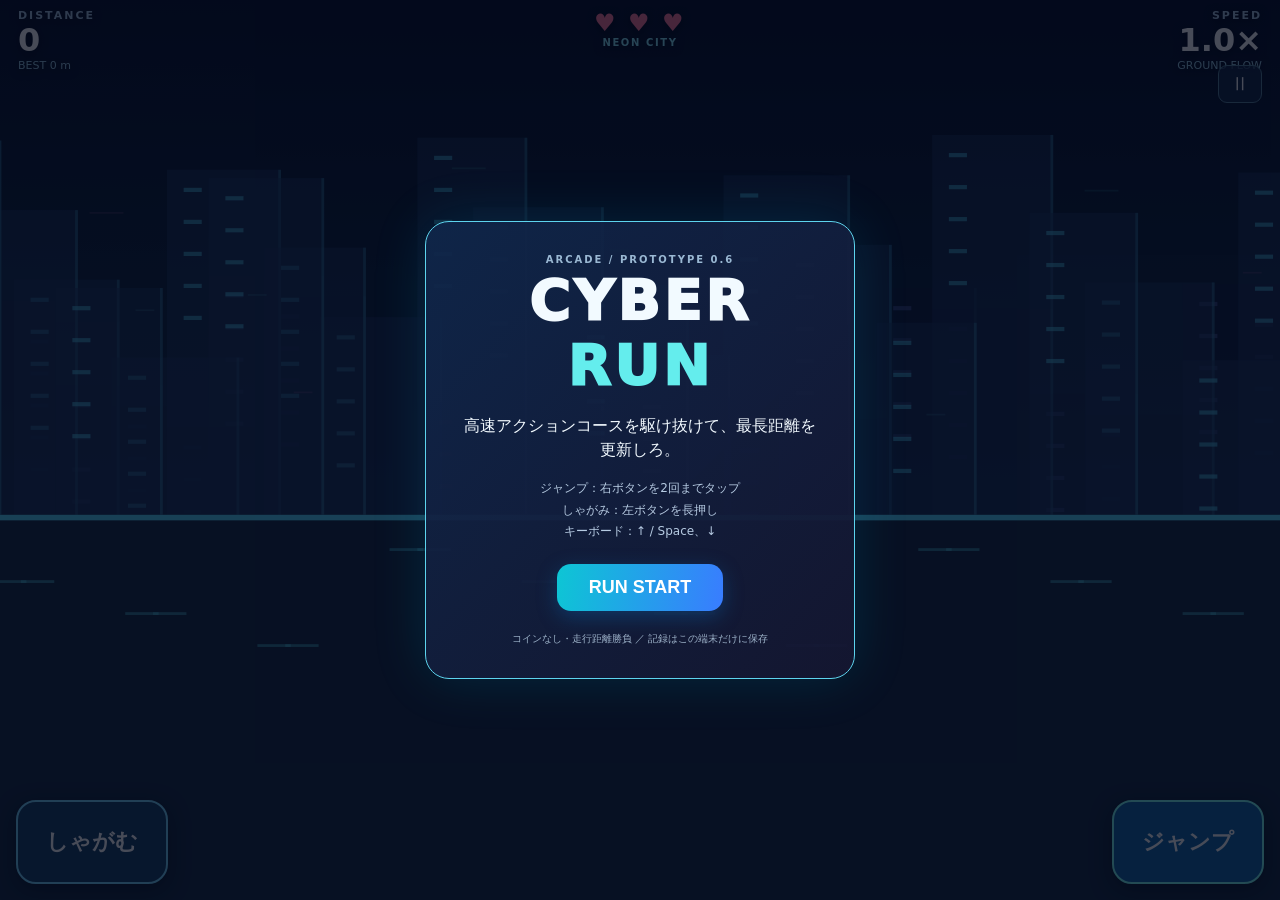
==== commit 8786f97e: "Develop v0.6 action courses, boost pads, long acceleration and QA" ====
--- a/index.html
+++ b/index.html
@@ -4,20 +4,20 @@
 <meta charset="utf-8">
 <meta name="viewport" content="width=device-width, initial-scale=1, maximum-scale=1, viewport-fit=cover, user-scalable=no">
 <meta name="theme-color" content="#070d20">
-<title>CYBER RUN — Prototype v0.5</title>
+<title>CYBER RUN — Prototype v0.6</title>
 <link rel="stylesheet" href="style.css">
 </head>
 <body>
 <canvas id="game" aria-label="CYBER RUN game"></canvas>
 <header id="hud" aria-live="off">
-  <div class="metric"><span>DISTANCE</span><strong id="score">0 m</strong><small id="best">BEST 0 m</small></div>
+  <div class="metric"><span>DISTANCE</span><strong id="score">0</strong><small id="best">BEST 0 m</small></div>
   <div class="center-hud"><div id="hearts">♥ ♥ ♥</div><div id="region">NEON CITY</div></div>
   <div class="metric right"><span>SPEED</span><strong id="speed">1.0×</strong><small id="distance">GROUND FLOW</small></div>
 </header>
 <div id="controls"><button id="duck" class="control duck" aria-label="しゃがむ">しゃがむ</button><button id="jump" class="control jump" aria-label="ジャンプ">ジャンプ</button></div>
 <button id="pause" aria-label="一時停止">Ⅱ</button>
 <div id="overlay" role="dialog" aria-modal="true"><section id="panel">
-  <div class="eyebrow">ARCADE / PROTOTYPE 0.5</div>
+  <div class="eyebrow">ARCADE / PROTOTYPE 0.6</div>
   <h1>CYBER <em>RUN</em></h1>
   <p id="message">高速アクションコースを駆け抜けて、最長距離を更新しろ。</p>
   <p class="hint">ジャンプ：右ボタンを2回までタップ<br>しゃがみ：左ボタンを長押し<br>キーボード：↑ / Space、↓</p>
@@ -25,4 +25,4 @@
   <div class="sub">コインなし・走行距離勝負 ／ 記録はこの端末だけに保存</div>
 </section></div>
 <script src="core.js"></script><script src="game.js"></script>
-</body></html>+</body></html>
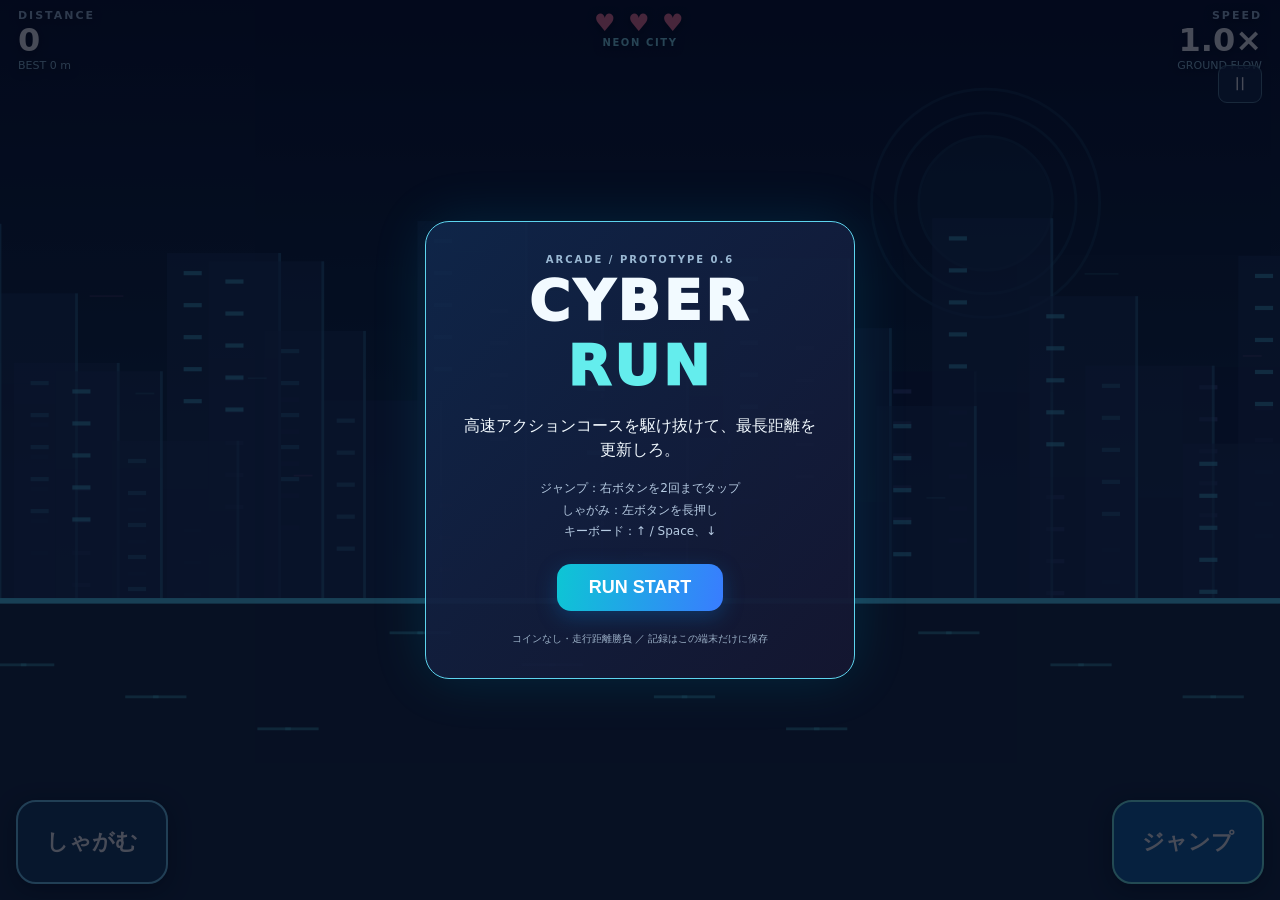
==== commit e4d67223: "Load animated stick runner in browser and QA harness" ====
--- a/index.html
+++ b/index.html
@@ -24,5 +24,5 @@
   <button id="primary">RUN START</button>
   <div class="sub">コインなし・走行距離勝負 ／ 記録はこの端末だけに保存</div>
 </section></div>
-<script src="core.js"></script><script src="game.js"></script>
+<script src="core.js"></script><script src="stickman.js"></script><script src="game.js"></script>
 </body></html>
